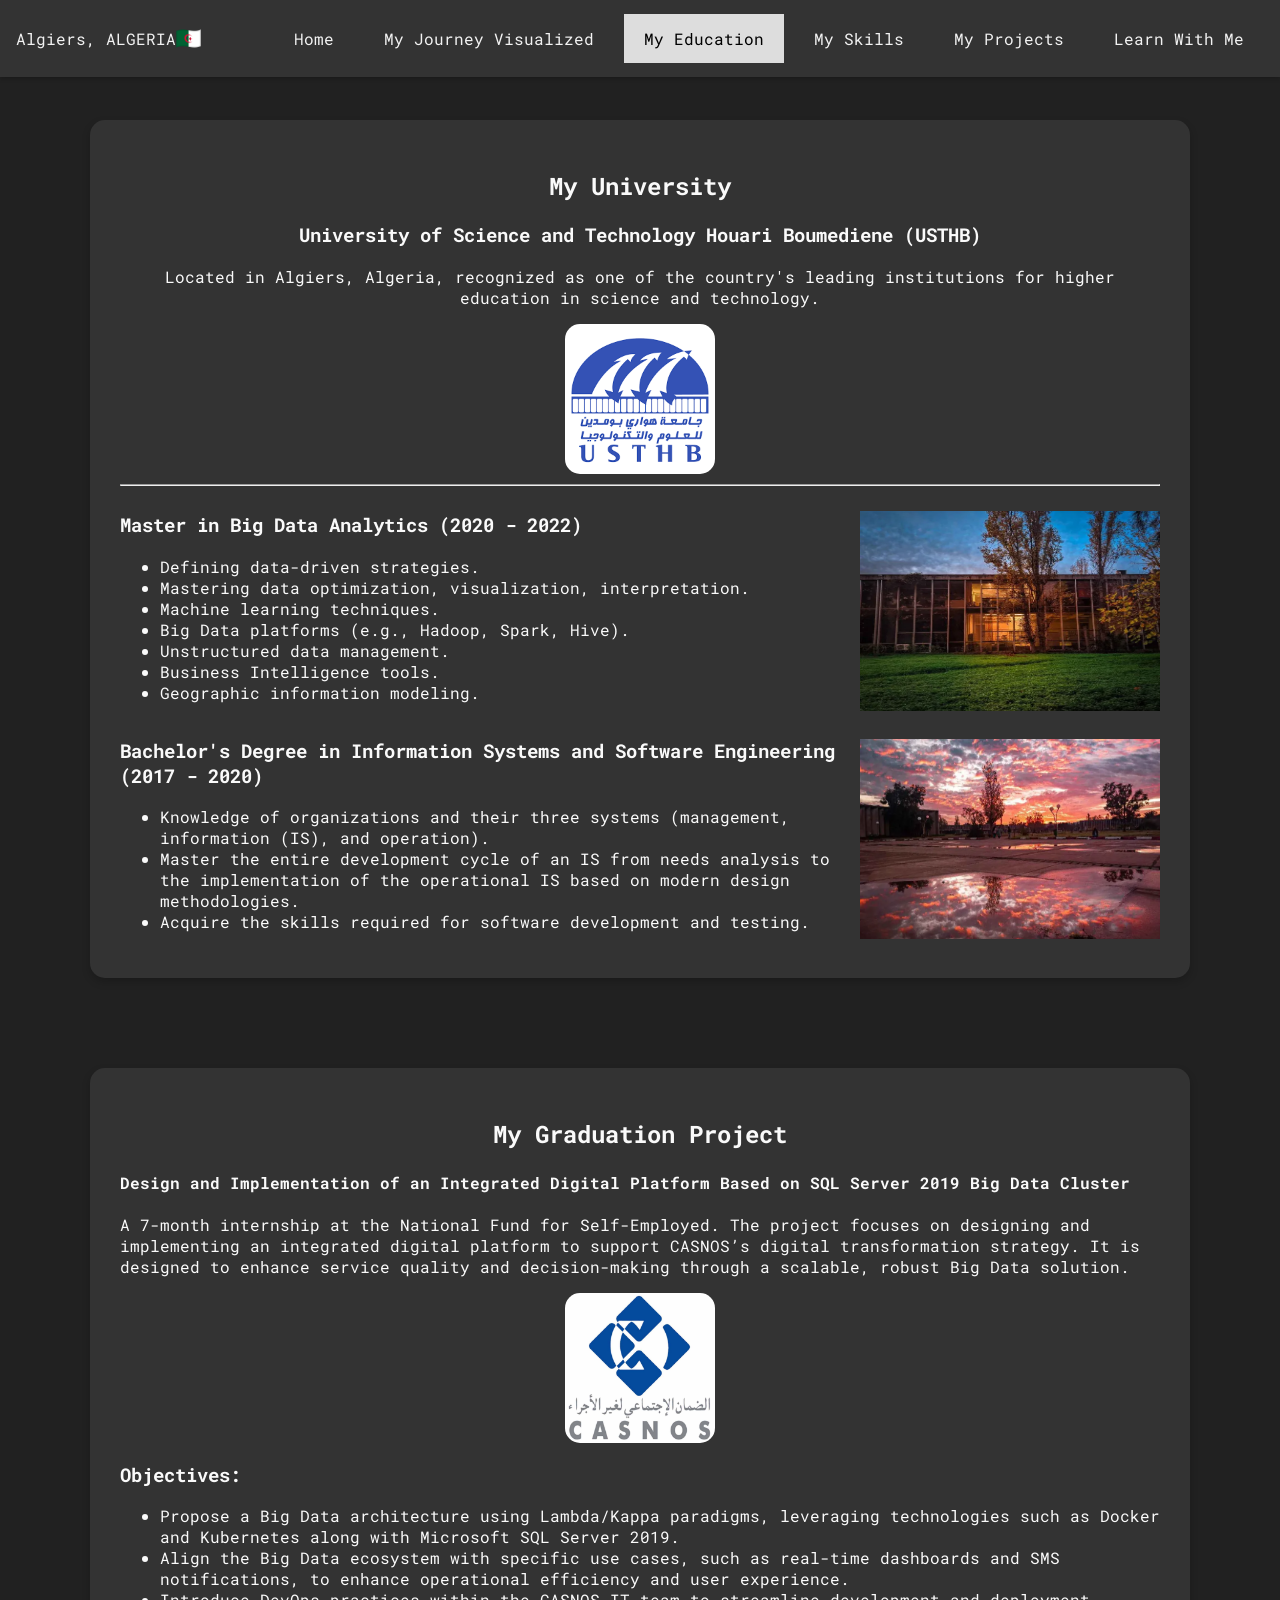
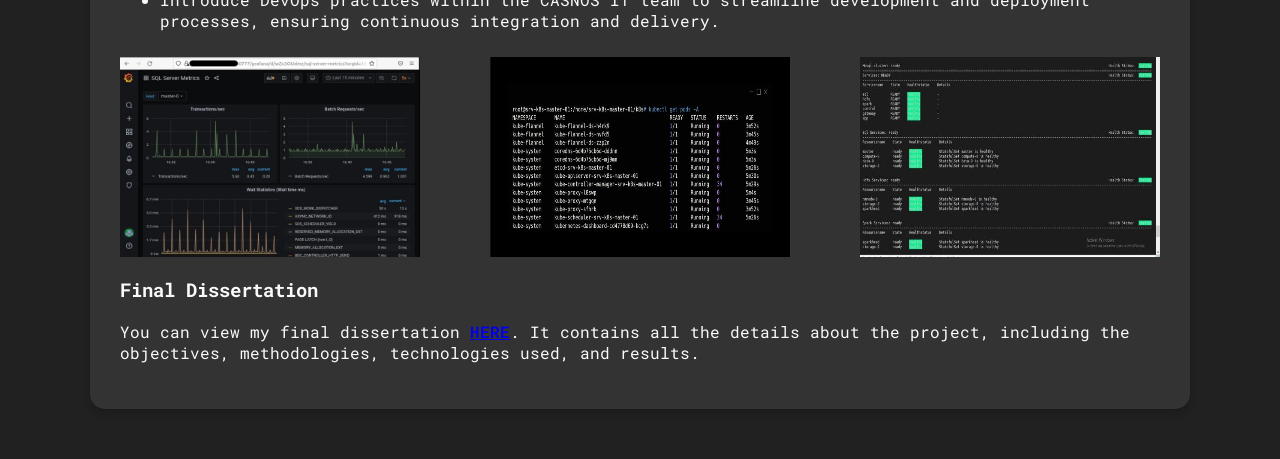
==== education.html @ 8add9226 "add" ====
<!DOCTYPE html>
<html lang="en">
<head>
    <meta charset="UTF-8">
    <meta name="viewport" content="width=device-width, initial-scale=1.0">
    <title>AGOUDJIL KATIA - My Education </title>
    <link rel="stylesheet" href="css/styles_e.css">
</head>
<body>
    <nav class="navbar">
        <div class="navbar-left">
            <span>Algiers, ALGERIA</span>
            <img src="images/dz.png" alt="Algerian Flag" class="flag">
        </div>
        <div class="navbar-right">
            <a href="index.html">Home</a>
            <a href="journey.html">My Journey Visualized</a>
            <a href="education.html">My Education</a>
            <a href="skills.html">My Skills</a>
            <a href="project.html">My Projects</a>
            <a href="learn.html">Learn With Me</a>
        </div>
    </nav>
    <div class="container">
        <section class="education-section">
            <h2><strong>My University</strong></h2>
            <div class="university">
                <h3>University of Science and Technology Houari Boumediene (USTHB)</h3>
                <p>Located in Algiers, Algeria, recognized as one of the country's leading institutions for higher education in science and technology.</p>
               
           <a href="https://finfo.usthb.dz"> <img src="images/usthb.png" alt="USTHB Logo" class="university-logo"> </a>
                  <hr> <!-- Divider added here -->
                
            </div>

            <div class="education-details flex-container">
                <div class="text-content">
                    <h3>Master in Big Data Analytics (2020 - 2022)</h3>
                    <ul>
                        <li>Defining data-driven strategies.</li>
                        <li>Mastering data optimization, visualization, interpretation.</li>
                        <li>Machine learning techniques.</li>
                        <li>Big Data platforms (e.g., Hadoop, Spark, Hive).</li>
                        <li>Unstructured data management.</li>
                        <li>Business Intelligence tools.</li>
                        <li>Geographic information modeling.</li>
                    </ul>
                </div>
                <img src="images/usthb2.png" alt="Education Building" class="education-image">
            </div>

            <div class="education-details flex-container">
                <div class="text-content">
                    <h3>Bachelor's Degree in Information Systems and Software Engineering (2017 - 2020)</h3>
                    <ul>
                        <li>Knowledge of organizations and their three systems (management, information (IS), and operation).</li>
                        <li>Master the entire development cycle of an IS from needs analysis to the implementation of the operational IS based on modern design methodologies.</li>
                        <li>Acquire the skills required for software development and testing.</li>
                    </ul>
                </div>
                <img src="images/usthb3.png" alt="Education Building" class="education-image">
            </div>
        </section>

        <section class="graduation-project">
            <h2>My Graduation Project</h2>
            <div class="project">
                <h4>Design and Implementation of an Integrated Digital Platform Based on SQL Server 2019 Big Data Cluster</h4>
                <p>A 7-month internship at the National Fund for Self-Employed. The project focuses on designing and implementing an integrated digital platform to support CASNOS’s digital transformation strategy. It is designed to enhance service quality and decision-making through a scalable, robust Big Data solution.</p>
             
           <a href="https://damancom.casnos.dz">      <img src="images/casnos.jpg" alt="CASNOS Logo" class="project-logo"> </a>
            
                <h3>Objectives:</h3>
                <ul>
                    <li>Propose a Big Data architecture using Lambda/Kappa paradigms, leveraging technologies such as Docker and Kubernetes along with Microsoft SQL Server 2019.</li>
                    <li>Align the Big Data ecosystem with specific use cases, such as real-time dashboards and SMS notifications, to enhance operational efficiency and user experience.</li>
                    <li>Introduce DevOps practices within the CASNOS IT team to streamline development and deployment processes, ensuring continuous integration and delivery.</li>
                </ul>
                <div class="project-images">
                    <a href="https://github.com/agkatia/My-graduation-Project-USTHB/tree/main">   <img src="images/dashboard.jpg" alt="Dashboard Screenshot" class="project-screenshot"></a>
                    <a href="https://github.com/agkatia/My-graduation-Project-USTHB/tree/main">   <img src="images/cmd.jpg" alt="Command Line Screenshot" class="project-screenshot"></a>
                    <a href="https://github.com/agkatia/My-graduation-Project-USTHB/tree/main">   <img src="images/result.jpg" alt="Result Screenshot" class="project-screenshot"></a>

                </div>
                <div class="final-dissertation">
                    <h3>Final Dissertation</h3>
                    <p>You can view my final dissertation <a href="https://github.com/agkatia/My-graduation-Project-USTHB/blob/main/Final%20Dissertation%20Big%20Data%20Cluster.pdf" target="_blank"><span class="highlight">HERE</span></a>. It contains all the details about the project, including the objectives, methodologies, technologies used, and results.</p>
                </div>
            </div>
        </section>
    </div>
    <script>
    // Get all the nav links
    const navLinks = document.querySelectorAll('.navbar-right a');

    // Loop through each link
    navLinks.forEach(link => {
        // Check if the link href matches the current URL
        if (link.href === window.location.href) {
            link.classList.add('active');
        }
    });
</script>

</body>
</html>
---- css/styles_e.css ----
@import 'https://fonts.googleapis.com/css?family=Roboto+Mono:100';
@import url('https://fonts.googleapis.com/css2?family=Montserrat:wght@700&display=swap');
@import url('https://fonts.googleapis.com/css2?family=Lato:wght@700&display=swap');
@import url('https://fonts.googleapis.com/css2?family=Roboto+Slab:wght@700&display=swap');

html, body {
    font-family: 'Roboto Mono', monospace;
    background: #212121;
    color: #FAFAFA;
    height: 100%;
    margin: 0;
    padding: 0;
    box-sizing: border-box;
}
*, *::before, *::after {
    box-sizing: inherit;
}

/* Navbar styling */
.navbar {
    background-color: #333;
    padding: 14px 16px;
    position: fixed;
    width: 100%;
    top: 0;
    display: flex;
    justify-content: space-between;
    align-items: center;
    box-shadow: 0 2px 4px rgba(0, 0, 0, 0.2);
    z-index: 10;
}

.navbar-left {
    display: flex;
    align-items: center;
}

.flag {
    width: 25px;
    height: auto;
    margin-right: 8px;
}

.navbar-left span {
    color: #f2f2f2;
    font-size: 16px;
}

/* Navbar links */
.navbar-right a {
    display: inline-block;
    color: #f2f2f2;
    text-align: center;
    padding: 14px 20px;
    text-decoration: none;
    white-space: nowrap;
    transition: background-color 0.3s, color 0.3s;
    font-size: 16px;
}

.navbar-right a:hover, .navbar-right a.active {
    background-color: #ddd;
    color: black;
}


/* Main container styling */
.container {
    display: flex;
    flex-direction: column;
    align-items: center;
    justify-content: center;
    padding-top: 80px; /* Increased space below navbar */
    text-align: center;
    padding: 40px; /* Increase padding for bigger frame */
}

.education-section {
    max-width: 1100px; /* Increase max-width for bigger frame */
    width: 100%;
    padding: 30px; /* Increase padding for bigger frame */
    margin: 80px 0; /* Increase margin for better spacing */
    background: #333;
    border-radius: 15px;
    box-shadow: 0 4px 8px rgba(0, 0, 0, 0.2);
}

.graduation-project {
    max-width: 1100px; /* Increase max-width for bigger frame */
    width: 100%;
    padding: 30px; /* Increase padding for bigger frame */
    margin: 10px 0; /* Increase margin for better spacing */
    background: #333;
    border-radius: 15px;
    box-shadow: 0 4px 8px rgba(0, 0, 0, 0.2);
}

/* Flex container styling */
.flex-container {
    display: flex;
    align-items: center; /* Center align items vertically */
    justify-content: space-between; /* Space between items */
}

.text-content {
    flex: 1;
    text-align: left;
    margin-right: 20px; /* Add space between text and image */
}

.education-details, .project {
    text-align: left;
}

.university-logo, .project-logo {
    width: 150px; /* Adjust the size of the logos */
    height: 150px;
    margin-bottom: 10px;
    display: block;
    margin-left: auto;
    margin-right: auto;
    border-radius: 15px; /* Make the logo rounded square */
}

.education-image, .project-screenshot {
    flex: 1;
    max-width: 300px; /* Set a fixed maximum size for the images */
    height: auto;
    margin-top: 10px;
    display: block;
    margin-left: auto;
    margin-right: auto;
    width: 300px; /* Set the width */ height: 200px; /* Set the height */
}

.final-dissertation {
    margin-top: 20px;
}

.highlight {
    font-weight: 900; /* Make the word 'HERE' bolder */
    text-decoration: underline; /* Keep the underline */
}

/* Additional styling for project images */
.project-images {
    display: flex;
    justify-content: space-between; /* Arrange images in a row with space between */
    gap: 0.5px; /* Add space between images */
}

.project-screenshot {
    max-width: 300px; /* Set a fixed maximum size for the images */
    width: 100%;
    height: auto;
    display: block;
    margin-left: auto;
    margin-right: auto;
    width: 300px; /* Set the width */ height: 200px; /* Set the height */
}
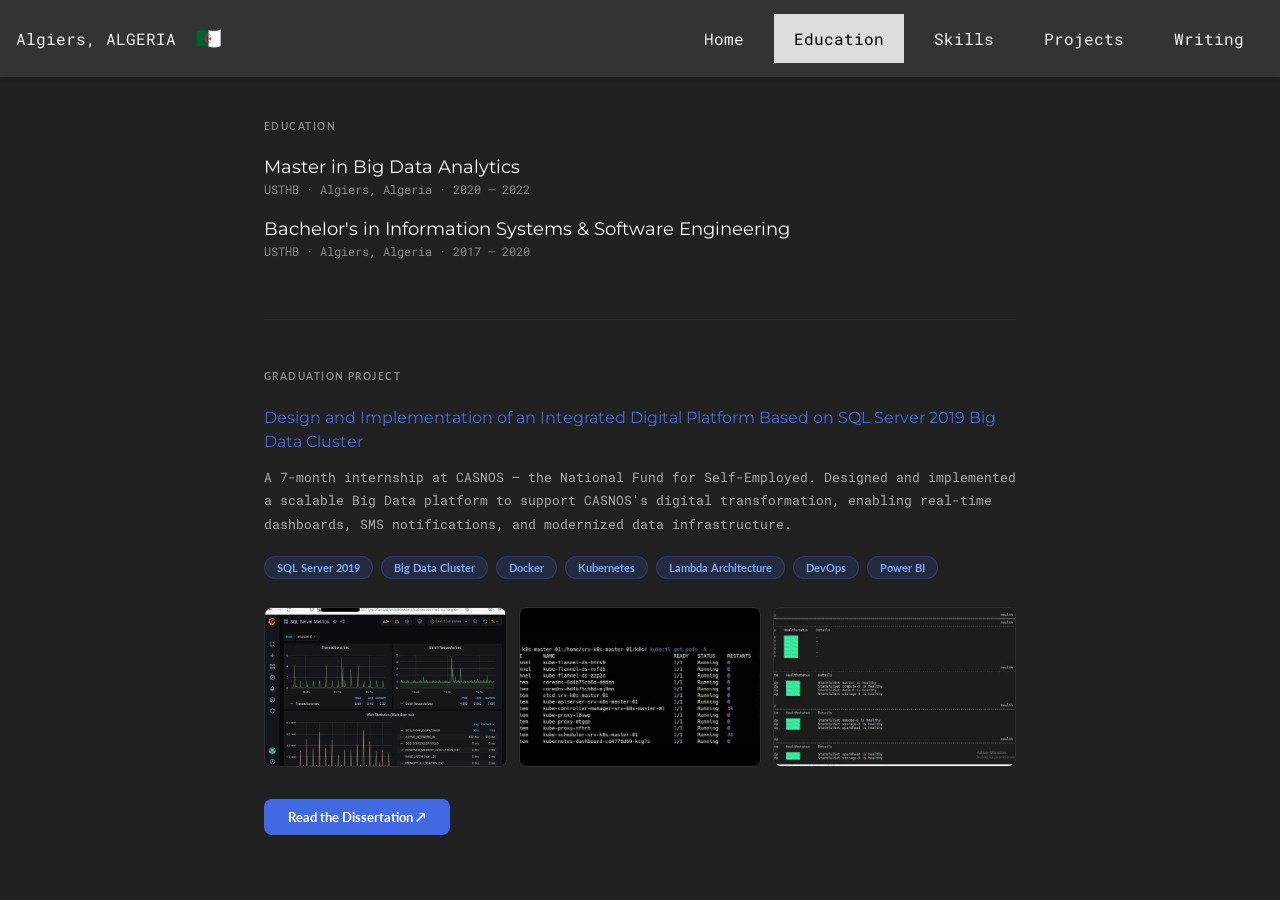
==== commit 4fd85d28: "Revise education.html for improved layout and content Updated the education page with new styles and" ====
--- a/education.html
+++ b/education.html
@@ -3,104 +3,210 @@
 <head>
     <meta charset="UTF-8">
     <meta name="viewport" content="width=device-width, initial-scale=1.0">
-    <title>AGOUDJIL KATIA - My Education </title>
-    <link rel="stylesheet" href="css/styles_e.css">
+    <title>AGOUDJIL KATIA - Education</title>
+    <link rel="stylesheet" href="css/styles.css">
+    <style>
+        /* ── Education Page ── */
+        .edu-container {
+            max-width: 800px;
+            margin: 120px auto 60px;
+            padding: 0 24px;
+        }
+
+        .edu-block {
+            margin-bottom: 60px;
+        }
+
+        .edu-label {
+            font-size: 0.65rem;
+            text-transform: uppercase;
+            letter-spacing: 0.14em;
+            color: #888;
+            font-family: 'Lato', sans-serif;
+            font-weight: 700;
+            margin-bottom: 1.5rem;
+        }
+
+        .edu-degree {
+            font-family: 'Montserrat', sans-serif;
+            font-size: 1.1rem;
+            color: #FAFAFA;
+            margin-bottom: 4px;
+        }
+
+        .edu-meta {
+            font-size: 0.75rem;
+            color: #888;
+            font-family: 'Roboto Mono', monospace;
+            margin-bottom: 0;
+        }
+
+        .divider {
+            border: none;
+            border-top: 1px solid #2e2e2e;
+            margin: 50px 0;
+        }
+
+        /* ── Graduation Project ── */
+        .project-title {
+            font-family: 'Montserrat', sans-serif;
+            font-size: 1rem;
+            color: #4169E1;
+            margin-bottom: 12px;
+            line-height: 1.5;
+        }
+
+        .project-desc {
+            font-size: 13px;
+            color: #aaa;
+            line-height: 1.8;
+            margin-bottom: 20px;
+            font-family: 'Roboto Mono', monospace;
+        }
+
+        .tech-tags {
+            display: flex;
+            flex-wrap: wrap;
+            gap: 8px;
+            margin-bottom: 28px;
+        }
+
+        .tech-tag {
+            font-size: 11px;
+            font-family: 'Lato', sans-serif;
+            font-weight: 700;
+            padding: 4px 12px;
+            border-radius: 20px;
+            background: rgba(65, 105, 225, 0.15);
+            color: #7aabff;
+            border: 1px solid rgba(65, 105, 225, 0.25);
+        }
+
+        .screenshots-grid {
+            display: grid;
+            grid-template-columns: repeat(3, 1fr);
+            gap: 12px;
+            margin-bottom: 28px;
+        }
+
+        .screenshots-grid a img {
+            width: 100%;
+            height: 160px;
+            object-fit: cover;
+            border-radius: 8px;
+            border: 1px solid #2e2e2e;
+            transition: border-color 0.2s;
+        }
+
+        .screenshots-grid a img:hover {
+            border-color: #4169E1;
+        }
+
+        .dissertation-btn {
+            display: inline-block;
+            font-family: 'Lato', sans-serif;
+            font-weight: 700;
+            font-size: 13px;
+            padding: 10px 24px;
+            border-radius: 8px;
+            background: #4169E1;
+            color: #fff;
+            text-decoration: none;
+            transition: background 0.2s;
+        }
+
+        .dissertation-btn:hover {
+            background: #2a4fc7;
+        }
+
+        @media (max-width: 480px) {
+            .screenshots-grid {
+                grid-template-columns: 1fr;
+            }
+            .edu-degree {
+                font-size: 0.95rem;
+            }
+        }
+    </style>
 </head>
 <body>
+
     <nav class="navbar">
         <div class="navbar-left">
-            <span>Algiers, ALGERIA</span>
+            <span>Algiers, ALGERIA &nbsp;</span>
             <img src="images/dz.png" alt="Algerian Flag" class="flag">
         </div>
         <div class="navbar-right">
             <a href="index.html">Home</a>
-            <a href="journey.html">My Journey Visualized</a>
-            <a href="education.html">My Education</a>
-            <a href="skills.html">My Skills</a>
-            <a href="project.html">My Projects</a>
-            <a href="learn.html">Learn With Me</a>
+            <a href="education.html">Education</a>
+            <a href="skills.html">Skills</a>
+            <a href="project.html">Projects</a>
+            <a href="learn.html">Writing</a>
         </div>
     </nav>
-    <div class="container">
-        <section class="education-section">
-            <h2><strong>My University</strong></h2>
-            <div class="university">
-                <h3>University of Science and Technology Houari Boumediene (USTHB)</h3>
-                <p>Located in Algiers, Algeria, recognized as one of the country's leading institutions for higher education in science and technology.</p>
-               
-           <a href="https://finfo.usthb.dz"> <img src="images/usthb.png" alt="USTHB Logo" class="university-logo"> </a>
-                  <hr> <!-- Divider added here -->
-                
+
+    <div class="edu-container">
+
+        <!-- Education -->
+        <div class="edu-block">
+            <p class="edu-label">Education</p>
+
+            <p class="edu-degree">Master in Big Data Analytics</p>
+            <p class="edu-meta">USTHB · Algiers, Algeria · 2020 – 2022</p>
+
+            <br>
+
+            <p class="edu-degree">Bachelor's in Information Systems & Software Engineering</p>
+            <p class="edu-meta">USTHB · Algiers, Algeria · 2017 – 2020</p>
+        </div>
+
+        <hr class="divider">
+
+        <!-- Graduation Project -->
+        <div class="edu-block">
+            <p class="edu-label">Graduation Project</p>
+
+            <p class="project-title">Design and Implementation of an Integrated Digital Platform Based on SQL Server 2019 Big Data Cluster</p>
+
+            <p class="project-desc">A 7-month internship at CASNOS — the National Fund for Self-Employed. Designed and implemented a scalable Big Data platform to support CASNOS's digital transformation, enabling real-time dashboards, SMS notifications, and modernized data infrastructure.</p>
+
+            <div class="tech-tags">
+                <span class="tech-tag">SQL Server 2019</span>
+                <span class="tech-tag">Big Data Cluster</span>
+                <span class="tech-tag">Docker</span>
+                <span class="tech-tag">Kubernetes</span>
+                <span class="tech-tag">Lambda Architecture</span>
+                <span class="tech-tag">DevOps</span>
+                <span class="tech-tag">Power BI</span>
             </div>
 
-            <div class="education-details flex-container">
-                <div class="text-content">
-                    <h3>Master in Big Data Analytics (2020 - 2022)</h3>
-                    <ul>
-                        <li>Defining data-driven strategies.</li>
-                        <li>Mastering data optimization, visualization, interpretation.</li>
-                        <li>Machine learning techniques.</li>
-                        <li>Big Data platforms (e.g., Hadoop, Spark, Hive).</li>
-                        <li>Unstructured data management.</li>
-                        <li>Business Intelligence tools.</li>
-                        <li>Geographic information modeling.</li>
-                    </ul>
-                </div>
-                <img src="images/usthb2.png" alt="Education Building" class="education-image">
+            <div class="screenshots-grid">
+                <a href="https://github.com/agkatia/My-graduation-Project-USTHB/tree/main" target="_blank">
+                    <img src="images/dashboard.jpg" alt="Dashboard Screenshot">
+                </a>
+                <a href="https://github.com/agkatia/My-graduation-Project-USTHB/tree/main" target="_blank">
+                    <img src="images/cmd.jpg" alt="Command Line Screenshot">
+                </a>
+                <a href="https://github.com/agkatia/My-graduation-Project-USTHB/tree/main" target="_blank">
+                    <img src="images/result.jpg" alt="Result Screenshot">
+                </a>
             </div>
 
-            <div class="education-details flex-container">
-                <div class="text-content">
-                    <h3>Bachelor's Degree in Information Systems and Software Engineering (2017 - 2020)</h3>
-                    <ul>
-                        <li>Knowledge of organizations and their three systems (management, information (IS), and operation).</li>
-                        <li>Master the entire development cycle of an IS from needs analysis to the implementation of the operational IS based on modern design methodologies.</li>
-                        <li>Acquire the skills required for software development and testing.</li>
-                    </ul>
-                </div>
-                <img src="images/usthb3.png" alt="Education Building" class="education-image">
-            </div>
-        </section>
-
-        <section class="graduation-project">
-            <h2>My Graduation Project</h2>
-            <div class="project">
-                <h4>Design and Implementation of an Integrated Digital Platform Based on SQL Server 2019 Big Data Cluster</h4>
-                <p>A 7-month internship at the National Fund for Self-Employed. The project focuses on designing and implementing an integrated digital platform to support CASNOS’s digital transformation strategy. It is designed to enhance service quality and decision-making through a scalable, robust Big Data solution.</p>
-             
-           <a href="https://damancom.casnos.dz">      <img src="images/casnos.jpg" alt="CASNOS Logo" class="project-logo"> </a>
-            
-                <h3>Objectives:</h3>
-                <ul>
-                    <li>Propose a Big Data architecture using Lambda/Kappa paradigms, leveraging technologies such as Docker and Kubernetes along with Microsoft SQL Server 2019.</li>
-                    <li>Align the Big Data ecosystem with specific use cases, such as real-time dashboards and SMS notifications, to enhance operational efficiency and user experience.</li>
-                    <li>Introduce DevOps practices within the CASNOS IT team to streamline development and deployment processes, ensuring continuous integration and delivery.</li>
-                </ul>
-                <div class="project-images">
-                    <a href="https://github.com/agkatia/My-graduation-Project-USTHB/tree/main">   <img src="images/dashboard.jpg" alt="Dashboard Screenshot" class="project-screenshot"></a>
-                    <a href="https://github.com/agkatia/My-graduation-Project-USTHB/tree/main">   <img src="images/cmd.jpg" alt="Command Line Screenshot" class="project-screenshot"></a>
-                    <a href="https://github.com/agkatia/My-graduation-Project-USTHB/tree/main">   <img src="images/result.jpg" alt="Result Screenshot" class="project-screenshot"></a>
-
-                </div>
-                <div class="final-dissertation">
-                    <h3>Final Dissertation</h3>
-                    <p>You can view my final dissertation <a href="https://github.com/agkatia/My-graduation-Project-USTHB/blob/main/Final%20Dissertation%20Big%20Data%20Cluster.pdf" target="_blank"><span class="highlight">HERE</span></a>. It contains all the details about the project, including the objectives, methodologies, technologies used, and results.</p>
-                </div>
-            </div>
-        </section>
+            <a class="dissertation-btn" href="https://github.com/agkatia/My-graduation-Project-USTHB/blob/main/Final%20Dissertation%20Big%20Data%20Cluster.pdf" target="_blank">
+                Read the Dissertation ↗
+            </a>
+        </div>
+
     </div>
+
     <script>
-    // Get all the nav links
-    const navLinks = document.querySelectorAll('.navbar-right a');
-
-    // Loop through each link
-    navLinks.forEach(link => {
-        // Check if the link href matches the current URL
-        if (link.href === window.location.href) {
-            link.classList.add('active');
-        }
-    });
-</script>
+        const navLinks = document.querySelectorAll('.navbar-right a');
+        navLinks.forEach(link => {
+            if (link.href === window.location.href) {
+                link.classList.add('active');
+            }
+        });
+    </script>
 
 </body>
 </html>
--- a/css/styles.css
+++ b/css/styles.css
@@ -0,0 +1,358 @@
+@import 'https://fonts.googleapis.com/css?family=Roboto+Mono:100';
+@import url('https://fonts.googleapis.com/css2?family=Montserrat:wght@700&display=swap');
+@import url('https://fonts.googleapis.com/css2?family=Lato:wght@700&display=swap');
+@import url('https://fonts.googleapis.com/css2?family=Roboto+Slab:wght@700&display=swap');
+
+html, body {
+    font-family: 'Roboto Mono', monospace;
+    background: #212121;
+    height: 100%;
+    margin: 0;
+    padding: 0;
+    overflow-x: hidden; /* Prevent horizontal scrollbar */
+    box-sizing: border-box;
+}
+
+*, *::before, *::after {
+    box-sizing: inherit;
+}
+
+.navbar {
+    background-color: #333;
+    padding: 14px 16px;
+    position: fixed;
+    width: 100%;
+    top: 0;
+    display: flex;
+    justify-content: space-between; /* Space between left and right sections */
+    align-items: center; /* Vertically center the content */
+    box-shadow: 0 2px 4px rgba(0, 0, 0, 0.2);
+    z-index: 10; /* Ensure navbar is above other elements */
+}
+
+.navbar-left {
+    display: flex;
+    align-items: center;
+}
+
+.flag {
+    width: 25px; /* Adjust the size of the flag */
+    height: auto;
+    margin-right: 20px; /* Space between the flag and text */
+}
+
+.navbar-left span {
+    color: #f2f2f2;
+    font-size: 16px;
+}
+
+/* Navbar links */
+.navbar-right a {
+    display: inline-block;
+    color: #f2f2f2;
+    text-align: center;
+    padding: 14px 20px;
+    text-decoration: none;
+    white-space: nowrap;
+    transition: background-color 0.3s, color 0.3s;
+    font-size: 16px;
+}
+
+.navbar-right a:hover, .navbar-right a.active {
+    background-color: #ddd;
+    color: black;
+}
+
+.profile-picture-container {
+    display: flex;
+    flex-direction: column; /* Stack elements vertically */
+    align-items: center; /* Center-align the content */
+    margin-bottom: 20px; /* Space below the profile picture */
+}
+
+.profile-picture {
+    width: 300px; /* Adjust the size of the profile picture */
+    height: 300px;
+    border-radius: 50%; /* Make it circular */
+    object-fit: cover; /* Ensure the image covers the circle */
+    margin-top: 20px; /* Add space above the image */
+    box-shadow: -50px -50px 0 -40px var(--red), 50px 50px 0 -40px var(--red); /* Add shadow to restore frame effect */
+}
+
+.introduction-container {
+    display: flex;
+    flex-direction: column;
+    align-items: center;
+    justify-content: center; /* Center content vertically */
+    min-height: 20px; /* Adjust height as needed */
+    text-align: center; /* Center-align text within the container */
+    margin: 0 auto; /* Center container horizontally */
+    padding: 20px; /* Reduced padding for better readability */
+    margin-top: -100px; /* Reduced space above the introduction */
+}
+
+.introduction {
+    font-family: 'Roboto Mono', monospace; /* Different font for introduction */
+    max-width: 800px; /* Limit the width for better readability */
+    color: #FAFAFA; /* Set text color to white */
+    font-size: 20px; /* Adjust font size for readability */
+    text-align: center; /* Center the text */
+    margin: 5px; /* Reduced margin for better spacing */
+}
+
+:root {
+  --red: #4169E1;
+  --bgColor: bisque;
+}
+
+* {
+  margin: 0;
+  padding: 0;
+  box-sizing: border-box;
+}
+
+.wrapper {
+  margin-top: 20px;
+  height: 30vh;
+  width: auto;
+  display: flex;
+  justify-content: center;
+  align-items: center;
+  font-family: 'Roboto Slab', serif;
+  color: #ffffff;
+  font-size: 20px; 
+}
+
+.effect-wrapper {
+  text-align: center;
+  font-weight: normal;
+}
+
+#typed {
+  font-weight: bold;
+  color: #4169E1;
+}
+
+.cursor {
+  display: inline-block;
+  background-color: #b0ff95;
+  animation: blinker 900ms infinite;
+}
+
+.cursor.typing-true {
+  animation: none;
+}
+
+@keyframes blinker {
+  0% { background-color: #4169E1; }
+  50% { background-color: transparent; }
+  100% { background-color: #4169E1; }
+}
+
+/* Define a custom class for extra bold text */
+.extra-bold { font-family: 'Montserrat', sans-serif; }
+
+.social-links {
+  display: flex;
+  justify-content: center; /* Center-align the icons */
+  margin-top: 80px; /* Add space above the icons */
+  flex-wrap: wrap; /* Allow icons to wrap on small screens */
+}
+
+.social-icon {
+  width: 45px; /* Adjust the size of the icons */
+  height: 45px;
+  margin: 10px; /* Space around the icons for better wrapping */
+  transition: transform 0.3s; /* Add a transition effect */
+}
+
+.social-icon:hover {
+  transform: scale(1.2); /* Scale up the icon on hover */
+}
+
+/* Responsive adjustments */
+@media (max-width: 768px) {
+  .navbar-right {
+    display: flex;
+    flex-direction: column;
+    align-items: center; /* Center align the links */
+  }
+
+  .navbar-right a {
+    padding: 10px;
+    font-size: 14px;
+    width: 100%; /* Make links take full width */
+    text-align: center; /* Center align text */
+  }
+
+  .profile-picture {
+    width: 200px; /* Adjust the size of the profile picture */
+    height: 200px;
+  
+  }
+
+  .introduction {
+    font-size: 18px; /* Adjust font size for smaller screens */
+  margin-bottom: 100px;
+    margin-top: 20px;
+  }
+
+  .social-links {
+    margin-top: 20px; /* Reduce space above icons */
+  }
+
+  .social-icon {
+    width: 35px; /* Adjust the size of the icons */
+    height: 35px;
+  }
+
+}
+
+@media (max-width: 480px) {
+  .navbar {
+    flex-direction: column;
+    align-items: flex-start;
+  }
+
+  .navbar-left, .navbar-right {
+    width: 100%;
+    justify-content: center;
+    padding: 10px;
+  }
+
+  .profile-picture {
+    width: 200px; /* Adjust the size of the profile picture */
+    height: 200px;
+    
+  }
+
+  .introduction {
+    font-size: 16px; /* Adjust font size for smaller screens */
+    margin-bottom: 25px;
+    margin-top: 250px;
+  }
+
+  .social-icon {
+    width: 30px; /* Adjust the size of the icons */
+    height: 30px;
+  }
+  
+}
+/* ── Education Page ── */
+.edu-container {
+    max-width: 800px;
+    margin: 120px auto 60px;
+    padding: 0 24px;
+}
+
+.edu-block {
+    margin-bottom: 60px;
+}
+
+.edu-label {
+    font-size: 0.65rem;
+    text-transform: uppercase;
+    letter-spacing: 0.14em;
+    color: #888;
+    font-family: 'Lato', sans-serif;
+    font-weight: 700;
+    margin-bottom: 1.5rem;
+}
+
+.edu-degree {
+    font-family: 'Montserrat', sans-serif;
+    font-size: 1.1rem;
+    color: #FAFAFA;
+    margin-bottom: 4px;
+}
+
+.edu-meta {
+    font-size: 0.75rem;
+    color: #888;
+    font-family: 'Roboto Mono', monospace;
+    margin-bottom: 0;
+}
+
+.divider {
+    border: none;
+    border-top: 1px solid #2e2e2e;
+    margin: 50px 0;
+}
+
+/* ── Graduation Project ── */
+.project-title {
+    font-family: 'Montserrat', sans-serif;
+    font-size: 1rem;
+    color: #4169E1;
+    margin-bottom: 12px;
+    line-height: 1.5;
+}
+
+.project-desc {
+    font-size: 13px;
+    color: #aaa;
+    line-height: 1.8;
+    margin-bottom: 20px;
+    font-family: 'Roboto Mono', monospace;
+}
+
+.tech-tags {
+    display: flex;
+    flex-wrap: wrap;
+    gap: 8px;
+    margin-bottom: 28px;
+}
+
+.tag {
+    font-size: 11px;
+    font-family: 'Lato', sans-serif;
+    font-weight: 700;
+    padding: 4px 12px;
+    border-radius: 20px;
+    background: rgba(65, 105, 225, 0.15);
+    color: #7aabff;
+    border: 1px solid rgba(65, 105, 225, 0.25);
+}
+
+.screenshots-grid {
+    display: grid;
+    grid-template-columns: repeat(3, 1fr);
+    gap: 12px;
+    margin-bottom: 28px;
+}
+
+.screenshots-grid a img {
+    width: 100%;
+    height: 160px;
+    object-fit: cover;
+    border-radius: 8px;
+    border: 1px solid #2e2e2e;
+    transition: border-color 0.2s;
+}
+
+.screenshots-grid a img:hover {
+    border-color: #4169E1;
+}
+
+.dissertation-btn {
+    display: inline-block;
+    font-family: 'Lato', sans-serif;
+    font-weight: 700;
+    font-size: 13px;
+    padding: 10px 24px;
+    border-radius: 8px;
+    background: #4169E1;
+    color: #fff;
+    text-decoration: none;
+    transition: background 0.2s;
+}
+
+.dissertation-btn:hover {
+    background: #2a4fc7;
+}
+
+@media (max-width: 480px) {
+    .screenshots-grid {
+        grid-template-columns: 1fr;
+    }
+}
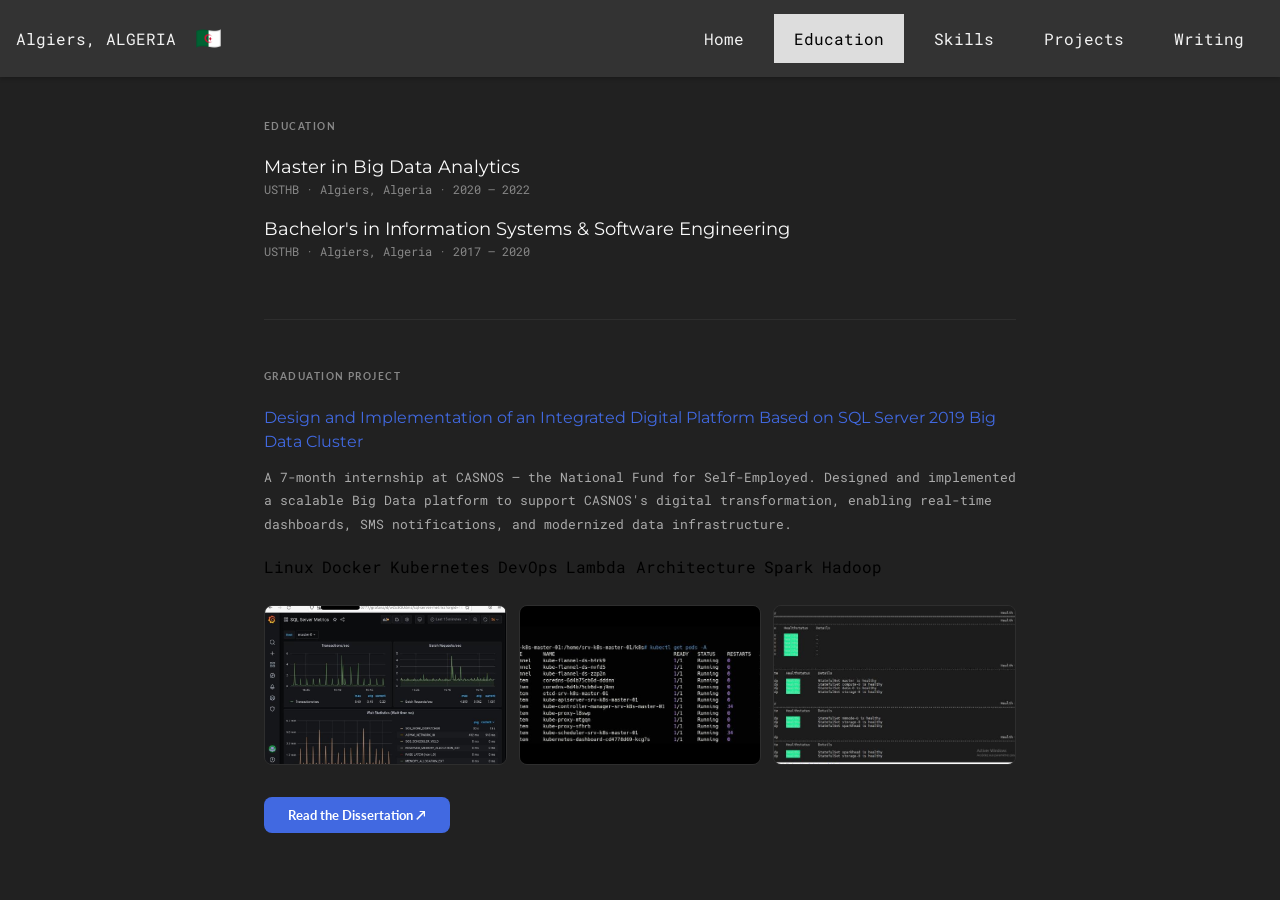
==== commit 19a15a87: "Refactor education.html by removing styles and updating links Removed inline CSS styles and updated " ====
--- a/education.html
+++ b/education.html
@@ -5,129 +5,7 @@
     <meta name="viewport" content="width=device-width, initial-scale=1.0">
     <title>AGOUDJIL KATIA - Education</title>
     <link rel="stylesheet" href="css/styles.css">
-    <style>
-        /* ── Education Page ── */
-        .edu-container {
-            max-width: 800px;
-            margin: 120px auto 60px;
-            padding: 0 24px;
-        }
 
-        .edu-block {
-            margin-bottom: 60px;
-        }
-
-        .edu-label {
-            font-size: 0.65rem;
-            text-transform: uppercase;
-            letter-spacing: 0.14em;
-            color: #888;
-            font-family: 'Lato', sans-serif;
-            font-weight: 700;
-            margin-bottom: 1.5rem;
-        }
-
-        .edu-degree {
-            font-family: 'Montserrat', sans-serif;
-            font-size: 1.1rem;
-            color: #FAFAFA;
-            margin-bottom: 4px;
-        }
-
-        .edu-meta {
-            font-size: 0.75rem;
-            color: #888;
-            font-family: 'Roboto Mono', monospace;
-            margin-bottom: 0;
-        }
-
-        .divider {
-            border: none;
-            border-top: 1px solid #2e2e2e;
-            margin: 50px 0;
-        }
-
-        /* ── Graduation Project ── */
-        .project-title {
-            font-family: 'Montserrat', sans-serif;
-            font-size: 1rem;
-            color: #4169E1;
-            margin-bottom: 12px;
-            line-height: 1.5;
-        }
-
-        .project-desc {
-            font-size: 13px;
-            color: #aaa;
-            line-height: 1.8;
-            margin-bottom: 20px;
-            font-family: 'Roboto Mono', monospace;
-        }
-
-        .tech-tags {
-            display: flex;
-            flex-wrap: wrap;
-            gap: 8px;
-            margin-bottom: 28px;
-        }
-
-        .tech-tag {
-            font-size: 11px;
-            font-family: 'Lato', sans-serif;
-            font-weight: 700;
-            padding: 4px 12px;
-            border-radius: 20px;
-            background: rgba(65, 105, 225, 0.15);
-            color: #7aabff;
-            border: 1px solid rgba(65, 105, 225, 0.25);
-        }
-
-        .screenshots-grid {
-            display: grid;
-            grid-template-columns: repeat(3, 1fr);
-            gap: 12px;
-            margin-bottom: 28px;
-        }
-
-        .screenshots-grid a img {
-            width: 100%;
-            height: 160px;
-            object-fit: cover;
-            border-radius: 8px;
-            border: 1px solid #2e2e2e;
-            transition: border-color 0.2s;
-        }
-
-        .screenshots-grid a img:hover {
-            border-color: #4169E1;
-        }
-
-        .dissertation-btn {
-            display: inline-block;
-            font-family: 'Lato', sans-serif;
-            font-weight: 700;
-            font-size: 13px;
-            padding: 10px 24px;
-            border-radius: 8px;
-            background: #4169E1;
-            color: #fff;
-            text-decoration: none;
-            transition: background 0.2s;
-        }
-
-        .dissertation-btn:hover {
-            background: #2a4fc7;
-        }
-
-        @media (max-width: 480px) {
-            .screenshots-grid {
-                grid-template-columns: 1fr;
-            }
-            .edu-degree {
-                font-size: 0.95rem;
-            }
-        }
-    </style>
 </head>
 <body>
 
@@ -171,28 +49,28 @@
             <p class="project-desc">A 7-month internship at CASNOS — the National Fund for Self-Employed. Designed and implemented a scalable Big Data platform to support CASNOS's digital transformation, enabling real-time dashboards, SMS notifications, and modernized data infrastructure.</p>
 
             <div class="tech-tags">
-                <span class="tech-tag">SQL Server 2019</span>
-                <span class="tech-tag">Big Data Cluster</span>
-                <span class="tech-tag">Docker</span>
+                 <span class="tech-tag">Linux</span>
+                  <span class="tech-tag">Docker</span>
                 <span class="tech-tag">Kubernetes</span>
+                   <span class="tech-tag">DevOps</span>
                 <span class="tech-tag">Lambda Architecture</span>
-                <span class="tech-tag">DevOps</span>
-                <span class="tech-tag">Power BI</span>
+                   <span class="tech-tag">Spark</span>
+              <span class="tech-tag">Hadoop</span>
             </div>
 
             <div class="screenshots-grid">
-                <a href="https://github.com/agkatia/My-graduation-Project-USTHB/tree/main" target="_blank">
+                <a href="https://github.com/katia-agoudjil/Graduation-Project" target="_blank">
                     <img src="images/dashboard.jpg" alt="Dashboard Screenshot">
                 </a>
-                <a href="https://github.com/agkatia/My-graduation-Project-USTHB/tree/main" target="_blank">
+                <a href="https://github.com/katia-agoudjil/Graduation-Project" target="_blank">
                     <img src="images/cmd.jpg" alt="Command Line Screenshot">
                 </a>
-                <a href="https://github.com/agkatia/My-graduation-Project-USTHB/tree/main" target="_blank">
+                <a href="https://github.com/katia-agoudjil/Graduation-Project" target="_blank">
                     <img src="images/result.jpg" alt="Result Screenshot">
                 </a>
             </div>
 
-            <a class="dissertation-btn" href="https://github.com/agkatia/My-graduation-Project-USTHB/blob/main/Final%20Dissertation%20Big%20Data%20Cluster.pdf" target="_blank">
+            <a class="dissertation-btn" href="https://github.com/katia-agoudjil/Graduation-Project/blob/main/Final%20Dissertation%20Big%20Data%20Cluster.pdf" target="_blank">
                 Read the Dissertation ↗
             </a>
         </div>
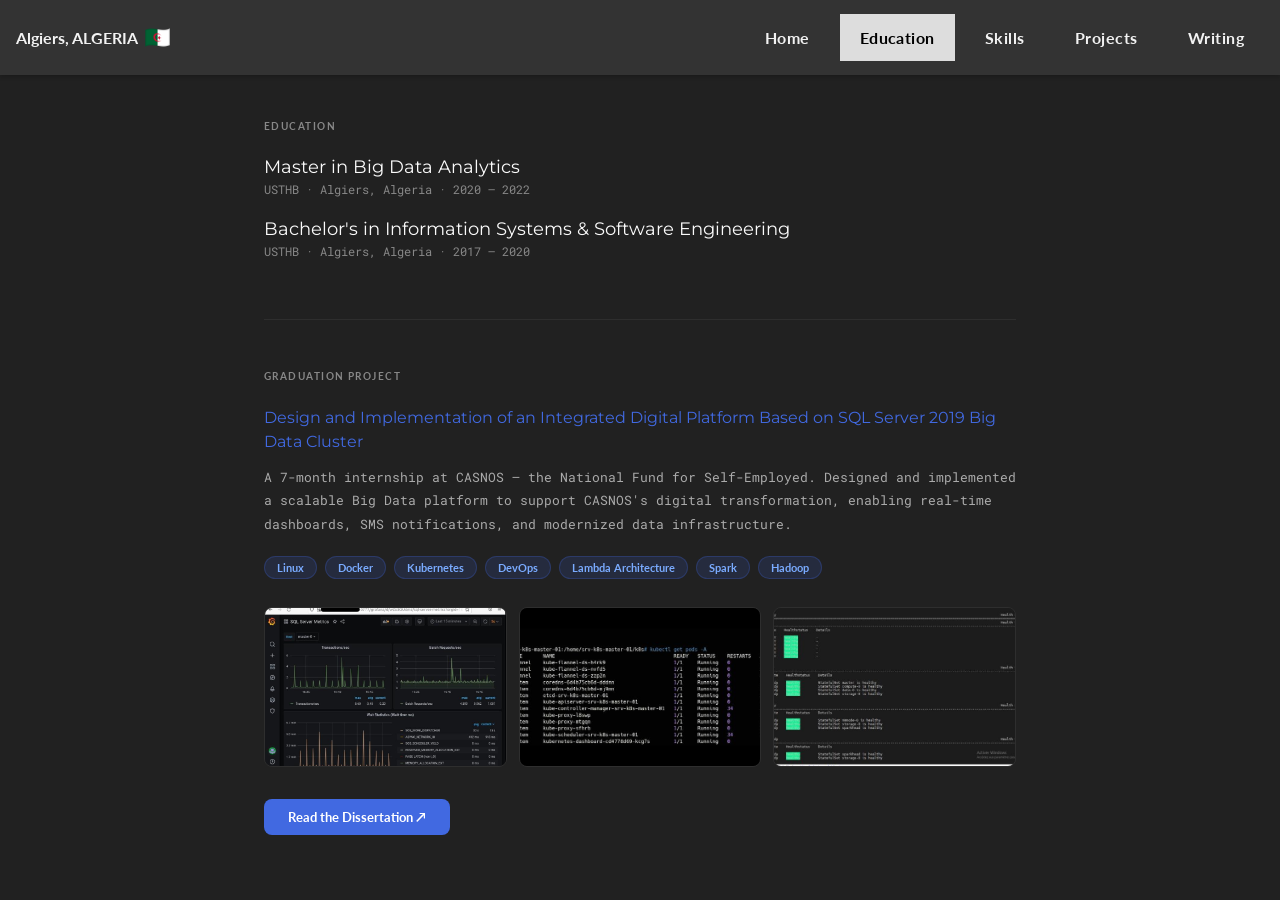
==== commit 0af34dad: "Update education.html" ====
--- a/education.html
+++ b/education.html
@@ -48,15 +48,15 @@
 
             <p class="project-desc">A 7-month internship at CASNOS — the National Fund for Self-Employed. Designed and implemented a scalable Big Data platform to support CASNOS's digital transformation, enabling real-time dashboards, SMS notifications, and modernized data infrastructure.</p>
 
-            <div class="tech-tags">
-                 <span class="tech-tag">Linux</span>
-                  <span class="tech-tag">Docker</span>
-                <span class="tech-tag">Kubernetes</span>
-                   <span class="tech-tag">DevOps</span>
-                <span class="tech-tag">Lambda Architecture</span>
-                   <span class="tech-tag">Spark</span>
-              <span class="tech-tag">Hadoop</span>
-            </div>
+        <div class="tech-tags">
+    <span class="tag">Linux</span>
+    <span class="tag">Docker</span>
+    <span class="tag">Kubernetes</span>
+    <span class="tag">DevOps</span>
+    <span class="tag">Lambda Architecture</span>
+    <span class="tag">Spark</span>
+    <span class="tag">Hadoop</span>
+</div>
 
             <div class="screenshots-grid">
                 <a href="https://github.com/katia-agoudjil/Graduation-Project" target="_blank">
--- a/css/styles.css
+++ b/css/styles.css
@@ -62,7 +62,16 @@
     background-color: #ddd;
     color: black;
 }
-
+.navbar-right a {
+    font-family: 'Lato', sans-serif;
+    font-weight: 700;
+    letter-spacing: 0.03em;
+}
+
+.navbar-left span {
+    font-family: 'Lato', sans-serif;
+    font-weight: 700;
+}
 .profile-picture-container {
     display: flex;
     flex-direction: column; /* Stack elements vertically */
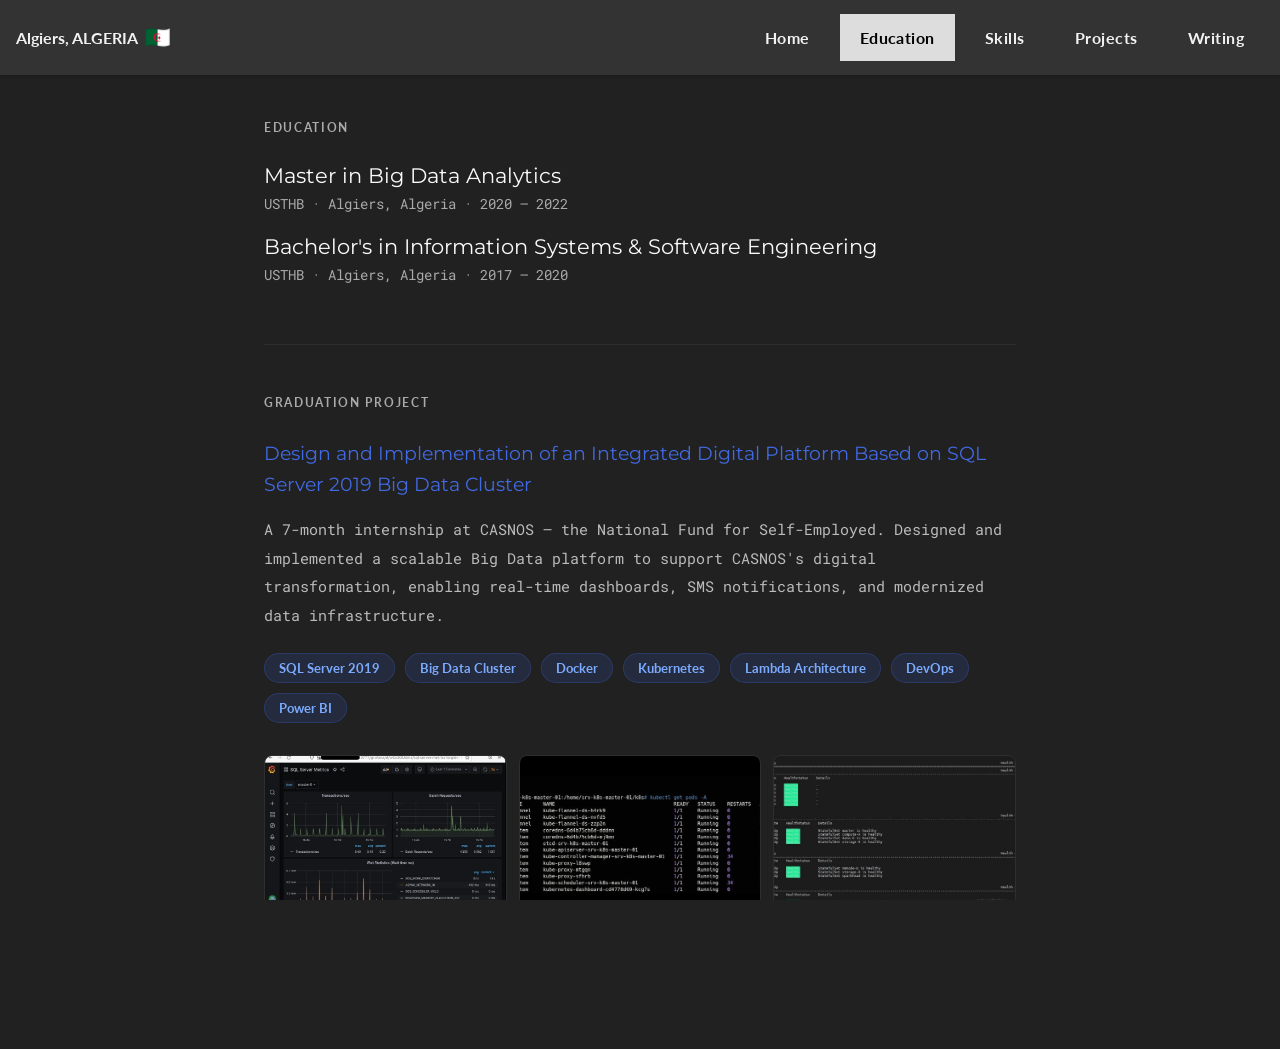
==== commit f84e4feb: "Enhance education.html with styles and project info Updated the education page with new styles and p" ====
--- a/education.html
+++ b/education.html
@@ -5,7 +5,129 @@
     <meta name="viewport" content="width=device-width, initial-scale=1.0">
     <title>AGOUDJIL KATIA - Education</title>
     <link rel="stylesheet" href="css/styles.css">
-
+    <style>
+        /* ── Education Page ── */
+        .edu-container {
+            max-width: 800px;
+            margin: 120px auto 60px;
+            padding: 0 24px;
+        }
+
+        .edu-block {
+            margin-bottom: 60px;
+        }
+
+        .edu-label {
+            font-size: 0.75rem;
+            text-transform: uppercase;
+            letter-spacing: 0.14em;
+            color: #aaa;
+            font-family: 'Lato', sans-serif;
+            font-weight: 700;
+            margin-bottom: 1.75rem;
+        }
+
+        .edu-degree {
+            font-family: 'Montserrat', sans-serif;
+            font-size: 1.3rem;
+            color: #FAFAFA;
+            margin-bottom: 6px;
+        }
+
+        .edu-meta {
+            font-size: 0.9rem;
+            color: #aaa;
+            font-family: 'Roboto Mono', monospace;
+            margin-bottom: 0;
+        }
+
+        .divider {
+            border: none;
+            border-top: 1px solid #2e2e2e;
+            margin: 50px 0;
+        }
+
+        /* ── Graduation Project ── */
+        .project-title {
+            font-family: 'Montserrat', sans-serif;
+            font-size: 1.2rem;
+            color: #4169E1;
+            margin-bottom: 16px;
+            line-height: 1.6;
+        }
+
+        .project-desc {
+            font-size: 15px;
+            color: #bbb;
+            line-height: 1.9;
+            margin-bottom: 24px;
+            font-family: 'Roboto Mono', monospace;
+        }
+
+        .tech-tags {
+            display: flex;
+            flex-wrap: wrap;
+            gap: 10px;
+            margin-bottom: 32px;
+        }
+
+        .tech-tag {
+            font-size: 13px;
+            font-family: 'Lato', sans-serif;
+            font-weight: 700;
+            padding: 6px 14px;
+            border-radius: 20px;
+            background: rgba(65, 105, 225, 0.15);
+            color: #7aabff;
+            border: 1px solid rgba(65, 105, 225, 0.25);
+        }
+
+        .screenshots-grid {
+            display: grid;
+            grid-template-columns: repeat(3, 1fr);
+            gap: 12px;
+            margin-bottom: 28px;
+        }
+
+        .screenshots-grid a img {
+            width: 100%;
+            height: 160px;
+            object-fit: cover;
+            border-radius: 8px;
+            border: 1px solid #2e2e2e;
+            transition: border-color 0.2s;
+        }
+
+        .screenshots-grid a img:hover {
+            border-color: #4169E1;
+        }
+
+        .dissertation-btn {
+            display: inline-block;
+            font-family: 'Lato', sans-serif;
+            font-weight: 700;
+            font-size: 15px;
+            padding: 12px 28px;
+            border-radius: 8px;
+            background: #4169E1;
+            color: #fff;
+            text-decoration: none;
+            transition: background 0.2s;
+        }
+
+        .dissertation-btn:hover {
+            background: #2a4fc7;
+        }
+
+        @media (max-width: 480px) {
+            .screenshots-grid {
+                grid-template-columns: 1fr;
+            }
+            .edu-degree {
+                font-size: 0.95rem;
+            }
+        }
+    </style>
 </head>
 <body>
 
@@ -48,29 +170,29 @@
 
             <p class="project-desc">A 7-month internship at CASNOS — the National Fund for Self-Employed. Designed and implemented a scalable Big Data platform to support CASNOS's digital transformation, enabling real-time dashboards, SMS notifications, and modernized data infrastructure.</p>
 
-        <div class="tech-tags">
-    <span class="tag">Linux</span>
-    <span class="tag">Docker</span>
-    <span class="tag">Kubernetes</span>
-    <span class="tag">DevOps</span>
-    <span class="tag">Lambda Architecture</span>
-    <span class="tag">Spark</span>
-    <span class="tag">Hadoop</span>
-</div>
+            <div class="tech-tags">
+                <span class="tech-tag">SQL Server 2019</span>
+                <span class="tech-tag">Big Data Cluster</span>
+                <span class="tech-tag">Docker</span>
+                <span class="tech-tag">Kubernetes</span>
+                <span class="tech-tag">Lambda Architecture</span>
+                <span class="tech-tag">DevOps</span>
+                <span class="tech-tag">Power BI</span>
+            </div>
 
             <div class="screenshots-grid">
-                <a href="https://github.com/katia-agoudjil/Graduation-Project" target="_blank">
+                <a href="https://github.com/agkatia/My-graduation-Project-USTHB/tree/main" target="_blank">
                     <img src="images/dashboard.jpg" alt="Dashboard Screenshot">
                 </a>
-                <a href="https://github.com/katia-agoudjil/Graduation-Project" target="_blank">
+                <a href="https://github.com/agkatia/My-graduation-Project-USTHB/tree/main" target="_blank">
                     <img src="images/cmd.jpg" alt="Command Line Screenshot">
                 </a>
-                <a href="https://github.com/katia-agoudjil/Graduation-Project" target="_blank">
+                <a href="https://github.com/agkatia/My-graduation-Project-USTHB/tree/main" target="_blank">
                     <img src="images/result.jpg" alt="Result Screenshot">
                 </a>
             </div>
 
-            <a class="dissertation-btn" href="https://github.com/katia-agoudjil/Graduation-Project/blob/main/Final%20Dissertation%20Big%20Data%20Cluster.pdf" target="_blank">
+            <a class="dissertation-btn" href="https://github.com/agkatia/My-graduation-Project-USTHB/blob/main/Final%20Dissertation%20Big%20Data%20Cluster.pdf" target="_blank">
                 Read the Dissertation ↗
             </a>
         </div>
--- a/css/styles.css
+++ b/css/styles.css
@@ -365,3 +365,42 @@
         grid-template-columns: 1fr;
     }
 }
+
+/* ── Skills Page ── */
+.skills-container {
+    max-width: 1100px;
+    margin: 120px auto 60px;
+    padding: 0 24px;
+}
+
+.skills-label {
+    font-size: 0.65rem;
+    text-transform: uppercase;
+    letter-spacing: 0.14em;
+    color: #888;
+    font-family: 'Lato', sans-serif;
+    font-weight: 700;
+    margin-bottom: 2rem;
+}
+
+.charts-wrapper {
+    display: grid;
+    grid-template-columns: repeat(3, 1fr);
+    gap: 16px;
+    margin-bottom: 16px;
+}
+
+.ncharts-wrapper {
+    display: grid;
+    grid-template-columns: repeat(3, 1fr);
+    gap: 16px;
+    margin-bottom: 60px;
+}
+
+.chart-container,
+.nchart-container {
+    background-color: #fff;
+    border-radius: 10px;
+    padding: 10px;
+    box-shadow: none;
+}
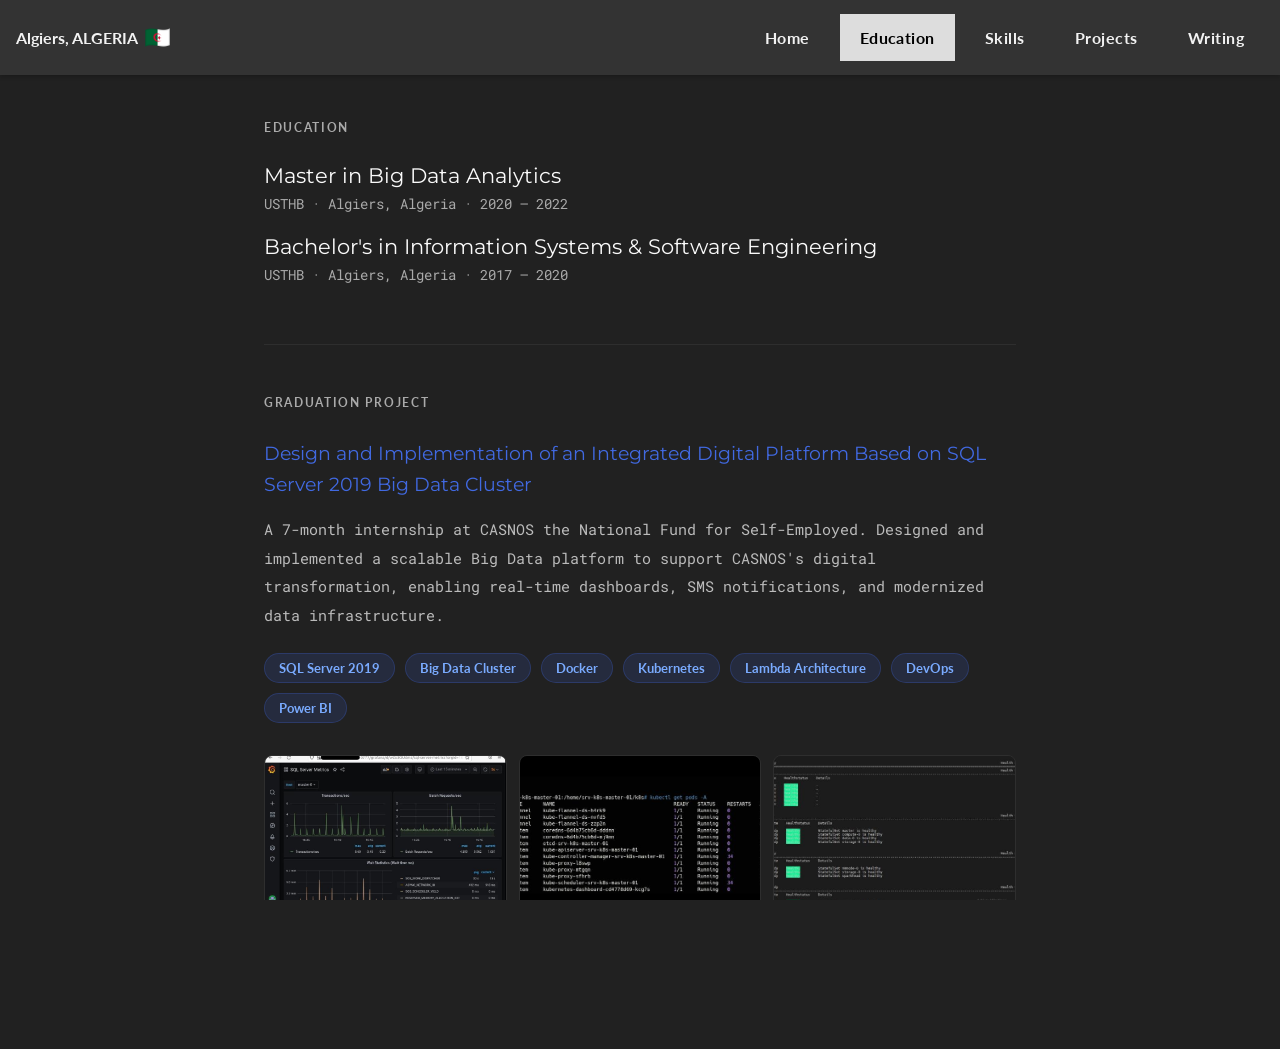
==== commit 32cfdf7d: "Update education.html" ====
--- a/education.html
+++ b/education.html
@@ -168,7 +168,7 @@
 
             <p class="project-title">Design and Implementation of an Integrated Digital Platform Based on SQL Server 2019 Big Data Cluster</p>
 
-            <p class="project-desc">A 7-month internship at CASNOS — the National Fund for Self-Employed. Designed and implemented a scalable Big Data platform to support CASNOS's digital transformation, enabling real-time dashboards, SMS notifications, and modernized data infrastructure.</p>
+            <p class="project-desc">A 7-month internship at CASNOS the National Fund for Self-Employed. Designed and implemented a scalable Big Data platform to support CASNOS's digital transformation, enabling real-time dashboards, SMS notifications, and modernized data infrastructure.</p>
 
             <div class="tech-tags">
                 <span class="tech-tag">SQL Server 2019</span>
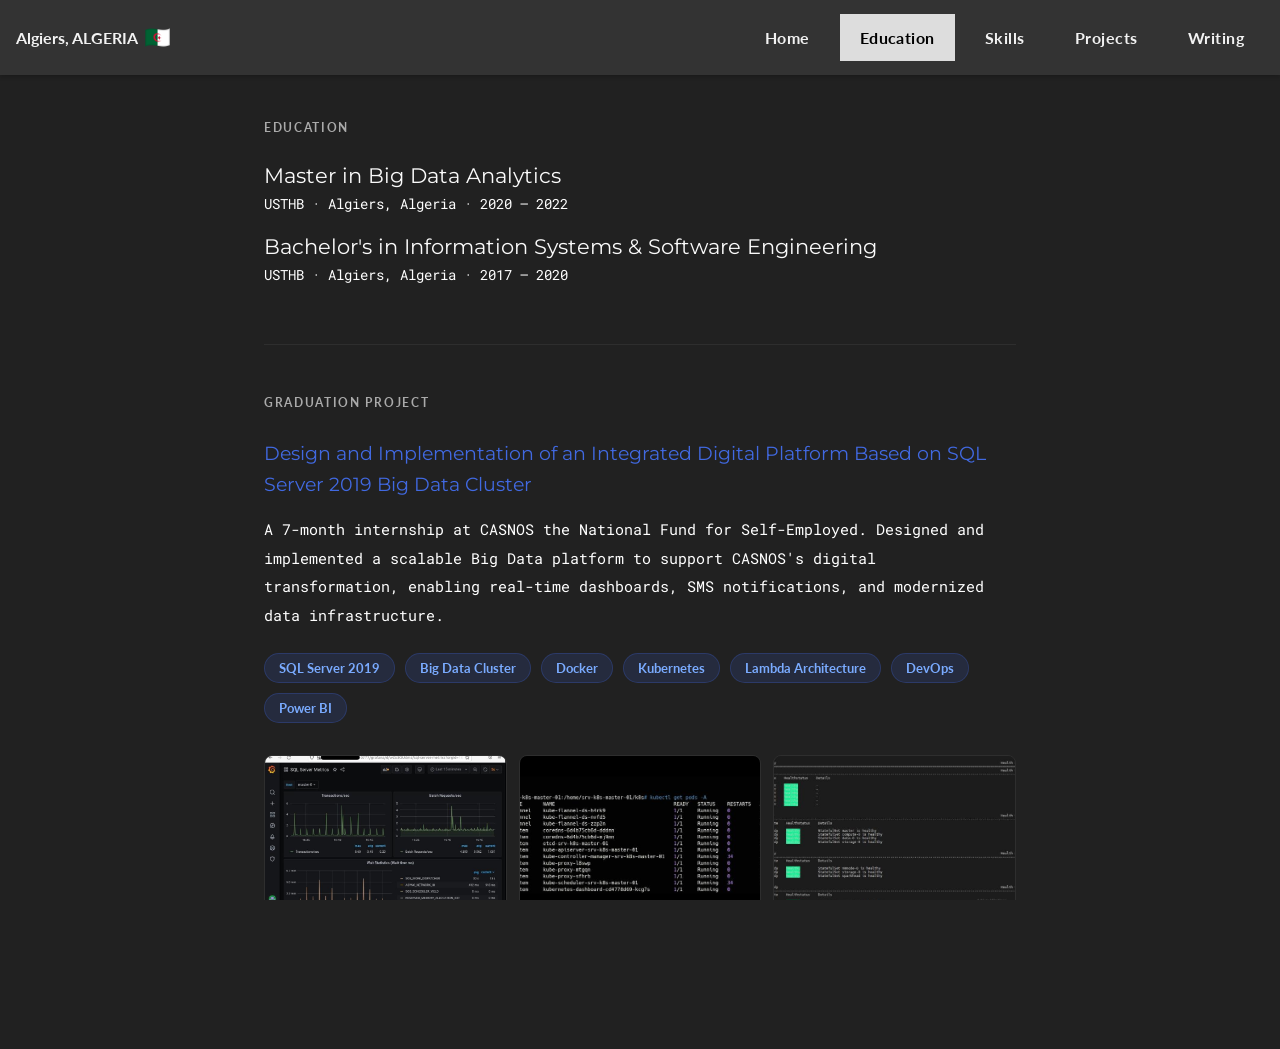
==== commit 5fab986c: "Update education.html" ====
--- a/education.html
+++ b/education.html
@@ -36,7 +36,7 @@
 
         .edu-meta {
             font-size: 0.9rem;
-            color: #aaa;
+            color: #FFFFFF;
             font-family: 'Roboto Mono', monospace;
             margin-bottom: 0;
         }
@@ -58,7 +58,7 @@
 
         .project-desc {
             font-size: 15px;
-            color: #bbb;
+            color: #FFFFFF;
             line-height: 1.9;
             margin-bottom: 24px;
             font-family: 'Roboto Mono', monospace;
